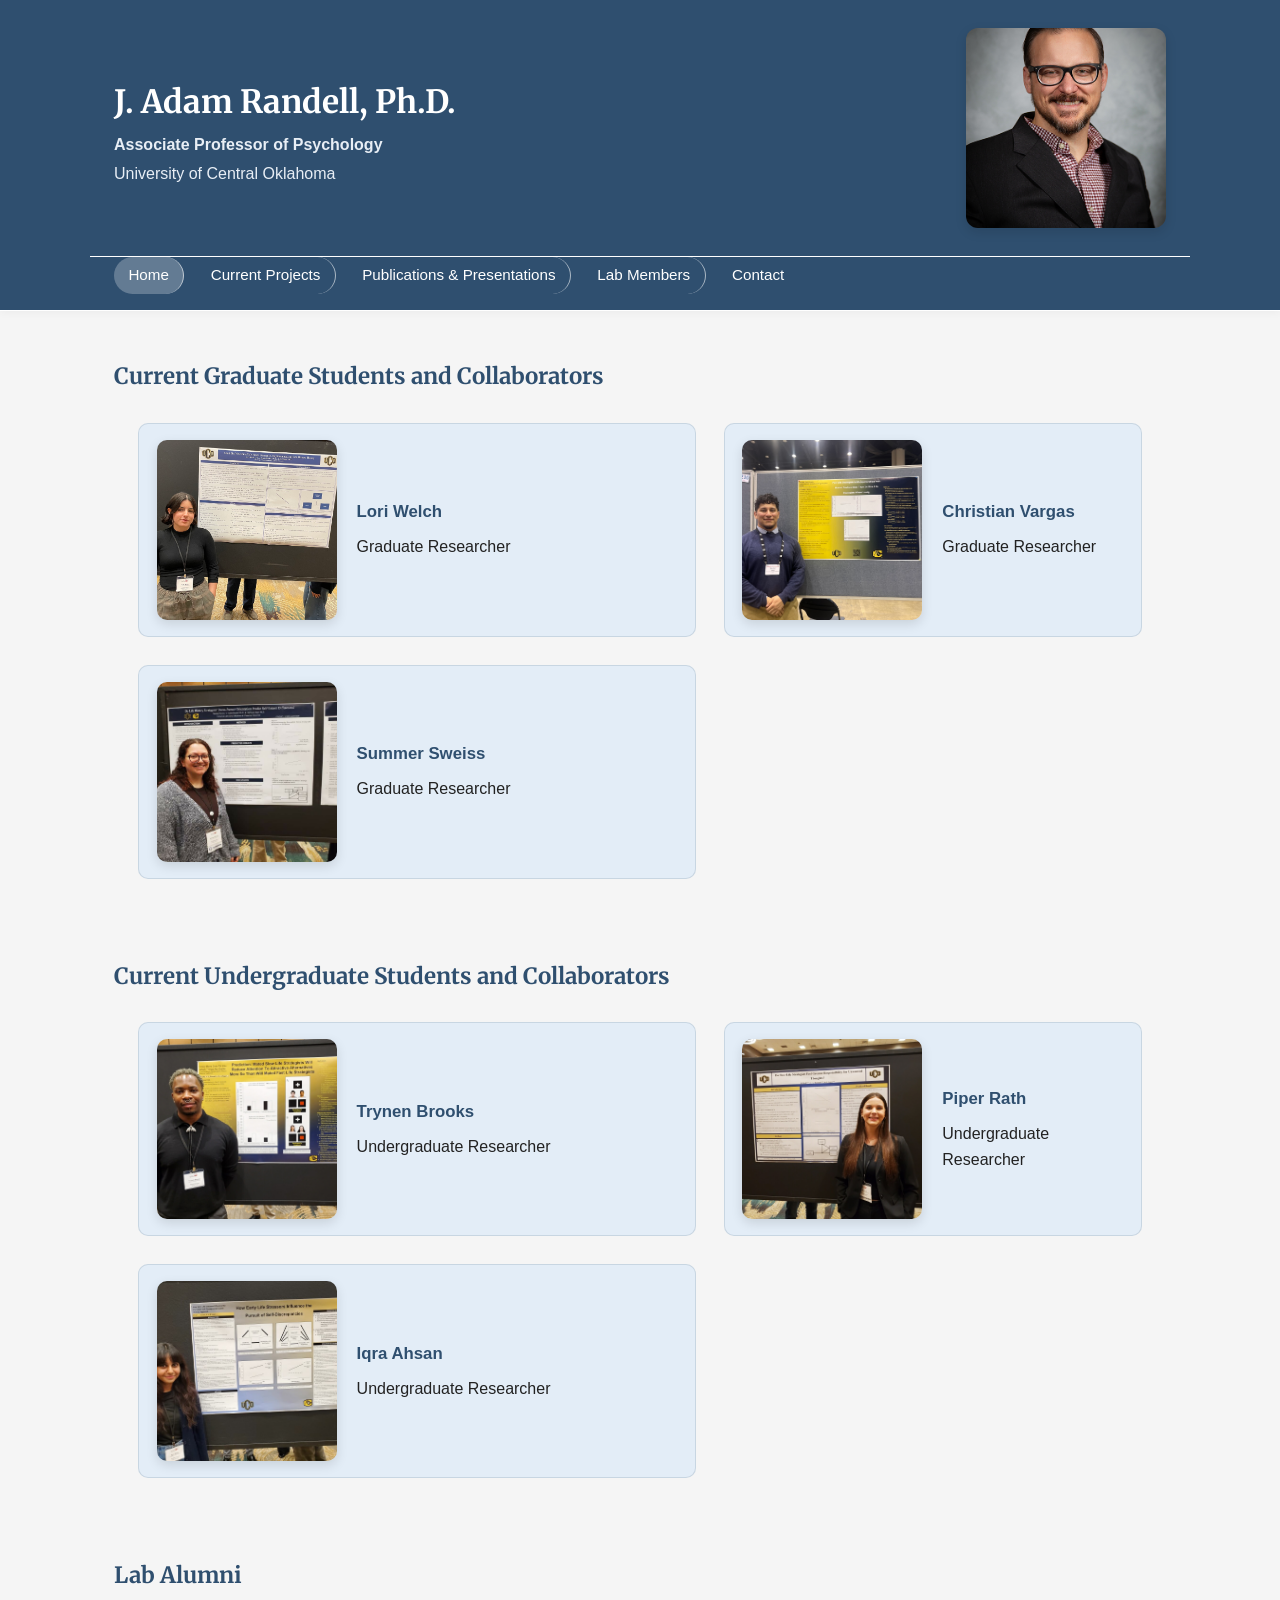
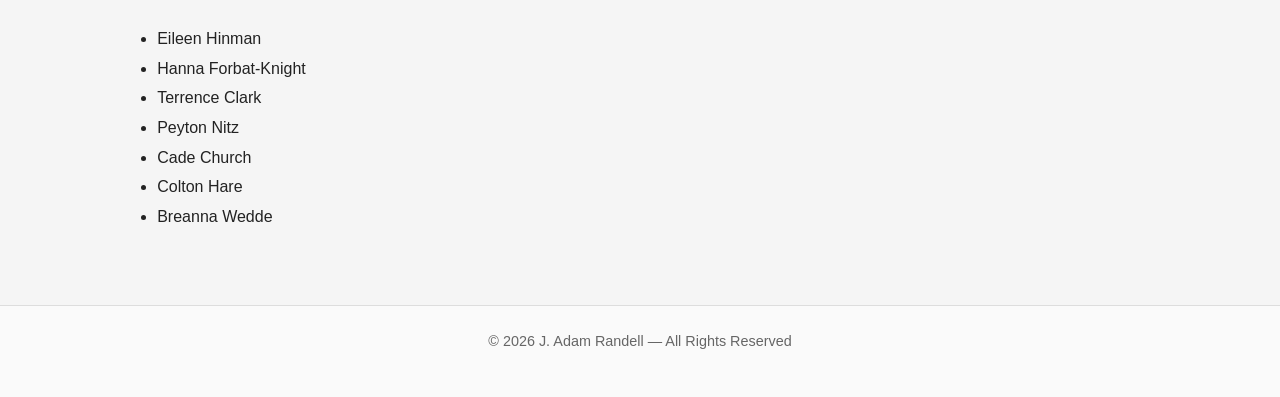
==== LabMembers.html @ aef05336 "Update LabMembers.html" ====
<!DOCTYPE html>
<html lang="en">
<head>
    <meta charset="UTF-8">
    <meta name="viewport" content="width=device-width, initial-scale=1.0">
    <title>Lab Members — J. Adam Randell, Ph.D.</title>

    <link href="https://fonts.googleapis.com/css2?family=Merriweather:wght@300;400;700&family=Segoe+UI:wght@400;600&display=swap" rel="stylesheet">
    <link rel="stylesheet" href="style.css">
</head>
<body>

<header class="site-header">
    <div class="header-inner">
        <div class="header-text">
            <h1 class="name">J. Adam Randell, Ph.D.</h1>
            <p class="title">Associate Professor of Psychology</p>
            <p class="institution">University of Central Oklahoma</p>
        </div>
        <div class="header-photo">
            <img src="Randell_Headshot_WebReady.jpg" alt="J. Adam Randell" class="profile-pic">
        </div>
    </div>

    <nav class="nav">
        <a href="index.html" class="nav-link active">Home</a>
        <a href="currentprojects.html" class="nav-link">Current Projects</a>
        <a href="scholarlyactivity.html" class="nav-link">Publications &amp; Presentations</a>
        <a href="LabMembers.html" class="nav-link">Lab Members</a>
        <a href="mailto:jrandell4@uco.edu" class="nav-link">Contact</a>
    </nav>
</header>

<main class="main">

    <!-- Current Graduate Students -->
    <section class="section">
        <div class="section-header">
            <h2>Current Graduate Students and Collaborators</h2>
        </div>

        <div class="section-body">
            <div class="two-column">

                <!-- Lori Welch -->
                <div class="highlight-card">
                    <img src="labmembers/Welch.jpg" alt="Lori Welch" class="profile-pic">
                    <div class="member-info">
                    <h3>Lori Welch</h3>
                    <p>Graduate Researcher</p>
                    </div>
                    </div>

                <!-- Christian Vargas -->
                <div class="highlight-card">
                    <img src="labmembers/Vargas.jpg" alt="Christian Vargas" class="profile-pic">
                    <div class="member-info">
                    <h3>Christian Vargas</h3>
                    <p>Graduate Researcher</p>
                    </div>
                    </div>

                <!-- Summer Sweiss -->
                <div class="highlight-card">
                    <img src="labmembers/Sweiss.jpg" alt="Summer Sweiss" class="profile-pic">
                    <div class="member-info">
                    <h3>Summer Sweiss</h3>
                    <p>Graduate Researcher</p>
                    </div>
                    </div>

            </div>
        </div>
    </section>

    <!-- Current Undergraduate Students -->
    <section class="section">
        <div class="section-header">
            <h2>Current Undergraduate Students and Collaborators</h2>
        </div>

        <div class="section-body">
            <div class="two-column">

                <!-- Trynen Brooks -->
                <div class="highlight-card">
                    <img src="labmembers/Brooks.jpg" alt="Trynen Brooks" class="profile-pic">
                    <div class="member-info">   
                    <h3>Trynen Brooks</h3>
                    <p>Undergraduate Researcher</p>
                    </div>
                    </div>

                <!-- Piper Rath -->
                <div class="highlight-card">
                    <img src="labmembers/Rath.jpg" alt="Piper Rath" class="profile-pic">
                    <div class="member-info">     
                    <h3>Piper Rath</h3>
                    <p>Undergraduate Researcher</p>
                    </div>
                    </div>

                <!-- Iqra Ahsan -->
                <div class="highlight-card">
                    <img src="labmembers/Ahsan.jpg" alt="Iqra Ahsan" class="profile-pic">
                    <div class="member-info">   
                    <h3>Iqra Ahsan</h3>
                    <p>Undergraduate Researcher</p>
                </div>
                </div>

            </div>
        </div>
    </section>

    <!-- Graduates -->
<section class="section">
    <div class="section-header">
        <h2>Lab Alumni</h2>
    </div>

    <div class="section-body">
        <ul class="bullet-list">
            <li>Eileen Hinman</li>
            <li>Hanna Forbat-Knight</li>
            <li>Terrence Clark</li>
            <li>Peyton Nitz</li>
            <li>Cade Church</li>
            <li>Colton Hare</li>
            <li>Breanna Wedde</li>
        </ul>
    </div>
</section>

</main>

<footer class="site-footer">
    <p>© 2026 J. Adam Randell — All Rights Reserved</p>
</footer>

</body>
</html>
---- style.css ----
:root {
    --bg: #f5f5f5;
    --text: #222222;
    --accent: #2f4f6f;
    --accent-soft: #e3edf7;
    --card-bg: #ffffff;
    --border: #dddddd;
    --max-width: 1100px;
}

/* Base */

* {
    box-sizing: border-box;
}

body {
    margin: 0;
    font-family: "Segoe UI", -apple-system, BlinkMacSystemFont, "Roboto", sans-serif;
    background: var(--bg);
    color: var(--text);
    line-height: 1.6;
}

/* Header */

.site-header {
    background: #2f4f6f;   /* unified slate blue */
    border-bottom: 1px solid #ffffff; /* white separator line */
    box-shadow: 0 2px 8px rgba(0, 0, 0, 0.04);
}

.header-inner {
    max-width: var(--max-width);
    margin: 0 auto;
    padding: 1.75rem 1.5rem 1.25rem;
    display: flex;
    align-items: center;
    justify-content: space-between;
    gap: 1.5rem;
}

.header-text {
    flex: 1;
}

.name {
    font-family: "Merriweather", "Georgia", serif;
    font-size: 2rem;
    margin: 0 0 0.25rem;
    color: #ffffff;
}

.title {
    margin: 0;
    font-weight: 600;
    color: #e8eef5;
}

.institution {
    margin: 0.25rem 0 0;
    color: #e8eef5;
}

.header-photo {
    flex: 0 0 220px;
    text-align: right;
}

.profile-pic {
    width: 200px;
    height: 200px;
    border-radius: 12px;
    object-fit: cover;
    box-shadow: 0 4px 12px rgba(0, 0, 0, 0.12);
}

/* Navigation */

.nav {
    max-width: var(--max-width);
    margin: 0 auto;
    padding: 0 1.5rem 1rem;
    display: flex;
    flex-wrap: wrap;
    gap: 0.75rem;
    background: #2f4f6f;   /* same slate blue */
    border-top: 1px solid #ffffff; /* white line separating nav from header */
}

.nav-link {
    text-decoration: none;
    color: #ffffff; /* white text on slate blue */
    font-size: 0.95rem;
    border-right: 1px solid rgba(255,255,255,0.6); /* subtle white divider */
    padding-right: 1rem; /* spacing so divider isn't cramped */
    padding: 0.4rem 0.9rem;
    border-radius: 999px;
    transition: background 0.15s ease, color 0.15s ease;
}

.nav-link:hover {
    background: rgba(255,255,255,0.15);
    color: #ffffff;
}

.nav-link.active {
    background: rgba(255,255,255,0.25);
    color: #ffffff;
}

.nav-link:last-child {
    border-right: none;
}

/* Main layout */

.main {
    max-width: var(--max-width);
    margin: 2rem auto 3rem;
    padding: 0 1.5rem;
}

/* Sections */

.section {
    background: transparent;   /* or var(--bg) */
    border: none;
    box-shadow: none;
    border-radius: 0;
    margin-bottom: 2.5rem;
    padding-top: 1rem;
}

.section-header {
    padding: 0 0 0.5rem;
    border-bottom: none;
}

.section-header h2 {
    margin: 0;
    font-family: "Merriweather", "Georgia", serif;
    font-size: 1.4rem;
    color: var(--accent);
}

.section-body {
    padding: 1.25rem 1.5rem 1.5rem;
}

/* Two-column layout */

.two-column {
    display: grid;
    grid-template-columns: minmax(0, 2fr) minmax(0, 1.5fr);
    gap: 1.75rem;
}

/* Cards & lists */

.highlight-card {
    display: flex;
    align-items: center;
    gap: 1.25rem; /* space between image and text */
    background: var(--accent-soft);
    border-radius: 10px;
    padding: 1rem 1.1rem;
    border: 1px solid rgba(47, 79, 111, 0.15);
}

.highlight-card img.profile-pic {
    width: 180px;     /* bigger image */
    height: 180px;
    object-fit: cover;
    border-radius: 10px; /* softer corners */
    flex-shrink: 0;   /* prevents image from shrinking */
}

.highlight-card p {
    margin: 0;
}

.highlight-card h3 {
    margin-top: 0;
    margin-bottom: 0.5rem;
    font-size: 1.05rem;
    color: var(--accent);
}


.bullet-list {
    margin: 0.25rem 0 0;
    padding-left: 1.2rem;
}

.bullet-list li {
    margin-bottom: 0.25rem;
}

/* Link list */

.link-list {
    list-style: none;
    margin: 0;
    padding: 0;
}

.link-list li {
    margin-bottom: 0.4rem;
}

.link-list a {
    color: var(--accent);
    text-decoration: none;
    border-bottom: 1px solid rgba(47, 79, 111, 0.3);
    padding-bottom: 1px;
}

.link-list a:hover {
    border-bottom-color: var(--accent);
}

/* Footer */

.site-footer {
    text-align: center;
    padding: 1.5rem 1rem 2rem;
    color: #666666;
    font-size: 0.9rem;
    border-top: 1px solid var(--border);
    background: #fafafa;
}

/* Typography tweaks */

p {
    margin-top: 0;
    margin-bottom: 0.75rem;
}

h3 {
    margin-top: 0;
    margin-bottom: 0.5rem;
    font-size: 1.1rem;
}

/* Responsive */

@media (max-width: 900px) {
    .header-inner {
        flex-direction: column-reverse;
        align-items: flex-start;
    }

    .header-photo {
        text-align: left;
    }

    .profile-pic {
        width: 180px;
        height: 180px;
    }

    .two-column {
        grid-template-columns: 1fr;
    }
}

@media (max-width: 600px) {
    .nav {
        padding-bottom: 0.75rem;
    }

    .nav-link {
        font-size: 0.9rem;
    }

    .main {
        margin-top: 1.5rem;
    }

    .section {
        margin-bottom: 2rem;
    }

    .member-info {
    display: flex;
    flex-direction: column;
    justify-content: center;
}
}
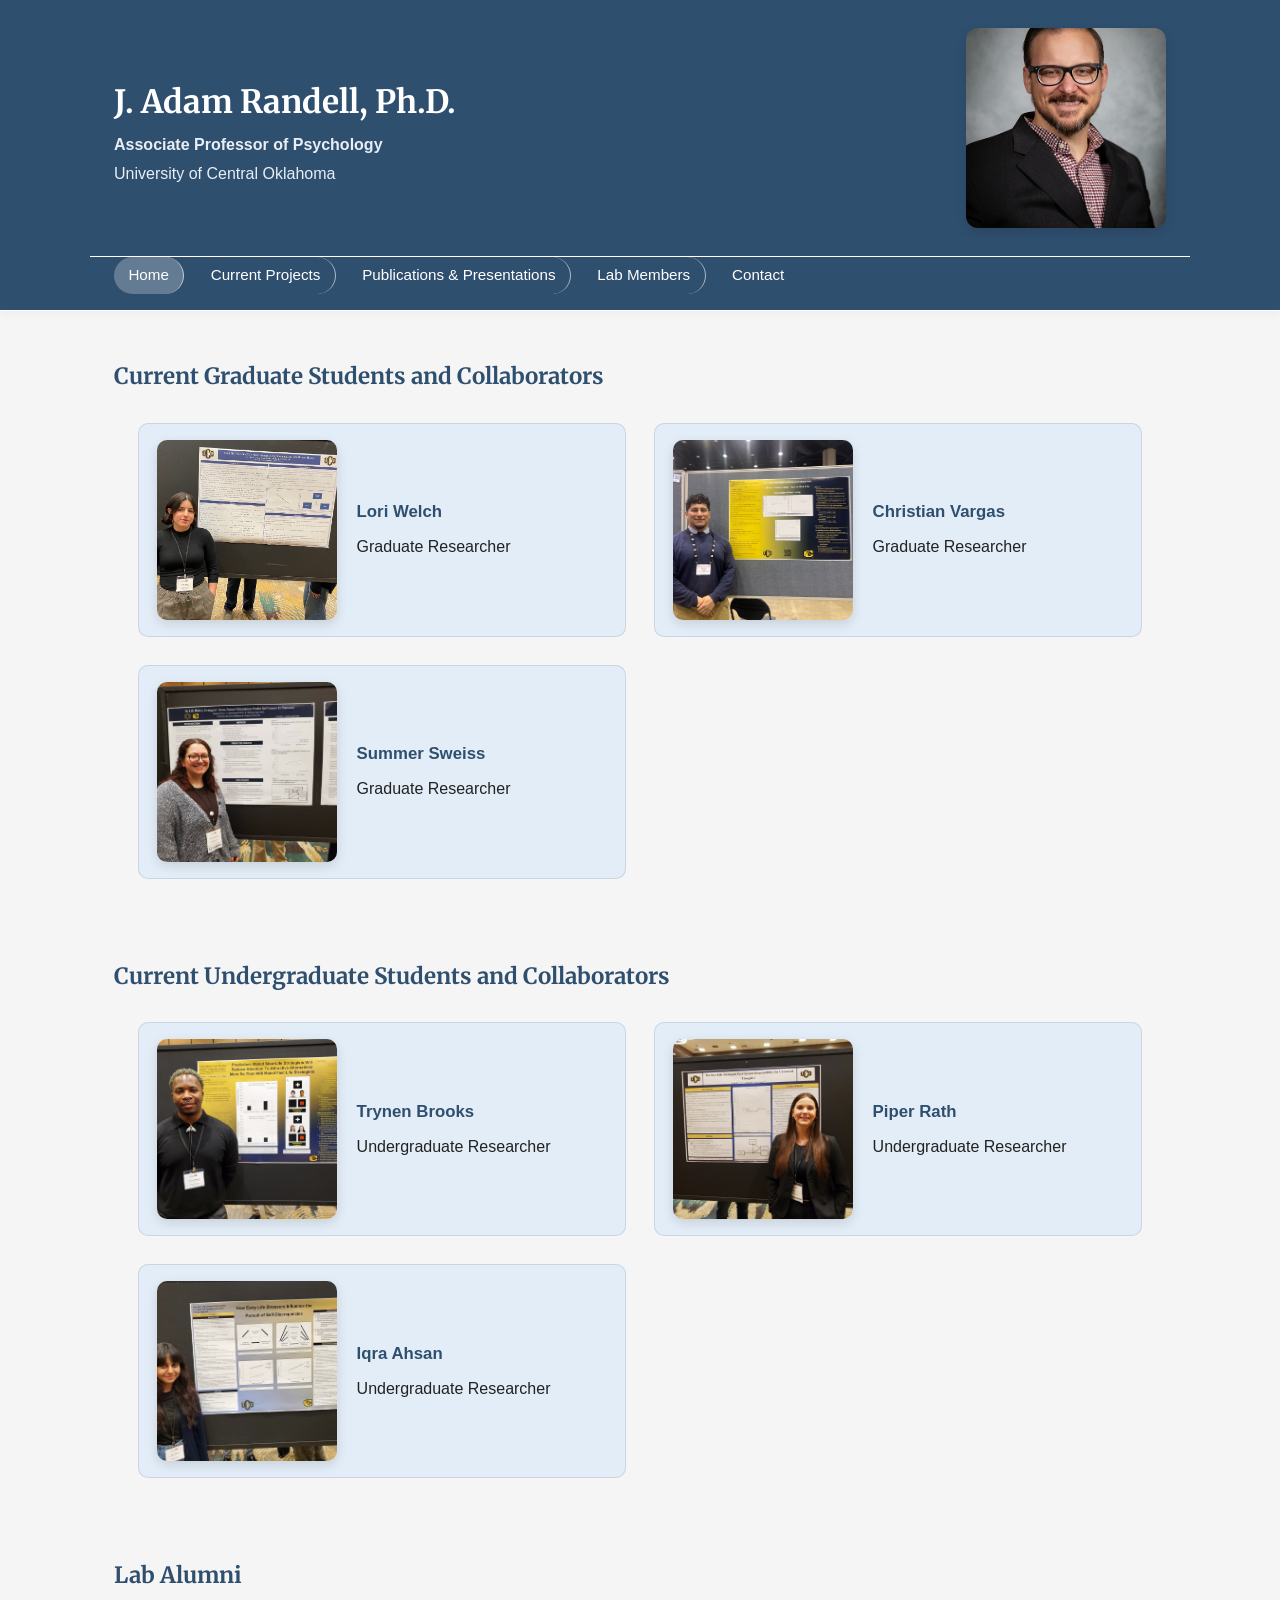
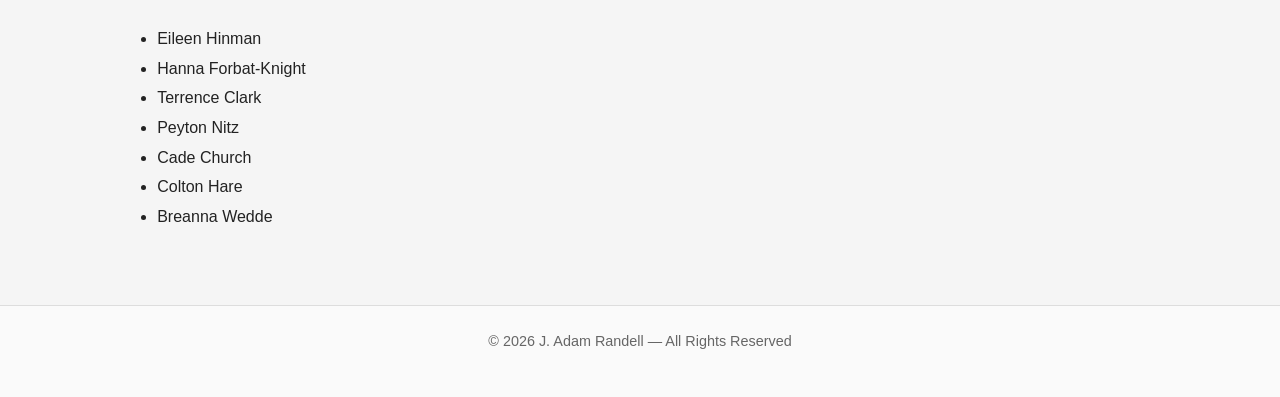
==== commit c57c81a4: "Update LabMembers.html" ====
--- a/LabMembers.html
+++ b/LabMembers.html
@@ -40,7 +40,7 @@
         </div>
 
         <div class="section-body">
-            <div class="two-column">
+            <div class="two-column-2">
 
                 <!-- Lori Welch -->
                 <div class="highlight-card">
@@ -80,7 +80,7 @@
         </div>
 
         <div class="section-body">
-            <div class="two-column">
+            <div class="two-column-2">
 
                 <!-- Trynen Brooks -->
                 <div class="highlight-card">
--- a/style.css
+++ b/style.css
@@ -156,6 +156,12 @@
     gap: 1.75rem;
 }
 
+.two-column-2 {
+    display: grid;
+    grid-template-columns: minmax(0, 2fr) minmax(0, 2fr);
+    gap: 1.75rem;
+}
+
 /* Cards & lists */
 
 .highlight-card {
@@ -187,7 +193,20 @@
     color: var(--accent);
 }
 
-
+.highlight-card.vertical-card {
+    display: block !important;
+    flex-direction: column !important;
+    align-items: flex-start !important;
+}
+
+.vertical-card {
+    display: block !important;
+}
+
+.vertical-card h3,
+.vertical-card p {
+    margin-bottom: 0.75rem;
+}
 .bullet-list {
     margin: 0.25rem 0 0;
     padding-left: 1.2rem;
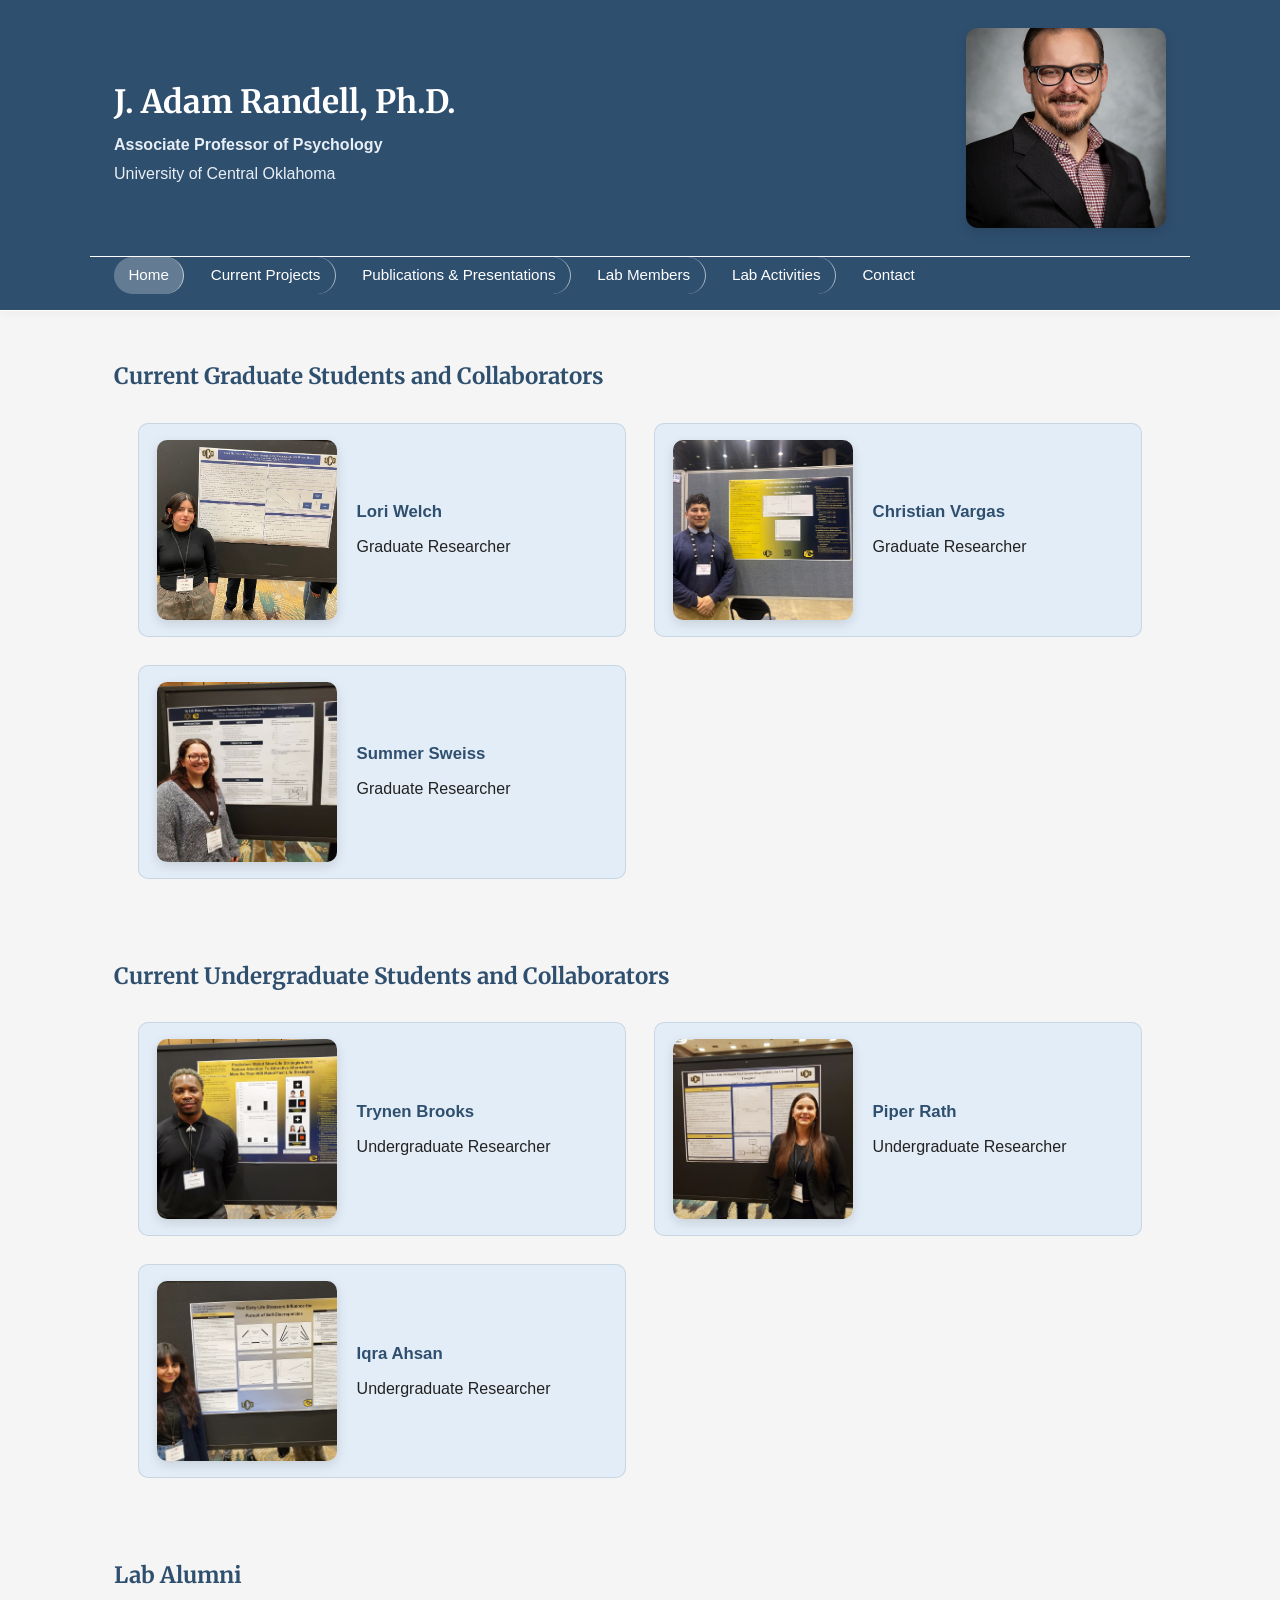
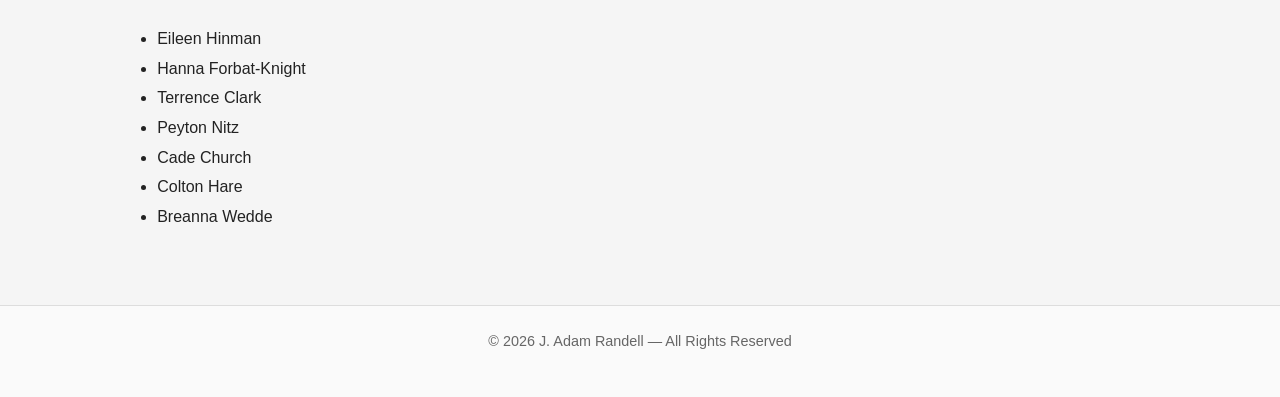
==== commit 48fe761d: "Update LabMembers.html" ====
--- a/LabMembers.html
+++ b/LabMembers.html
@@ -27,6 +27,7 @@
         <a href="currentprojects.html" class="nav-link">Current Projects</a>
         <a href="scholarlyactivity.html" class="nav-link">Publications &amp; Presentations</a>
         <a href="LabMembers.html" class="nav-link">Lab Members</a>
+        <a href="https://jadamrandell.github.io/RandellLabActivities/" class="nav-link">Lab Activities</a>
         <a href="mailto:jrandell4@uco.edu" class="nav-link">Contact</a>
     </nav>
 </header>
@@ -40,7 +41,7 @@
         </div>
 
         <div class="section-body">
-            <div class="two-column-2">
+            <div class="two-column-even">
 
                 <!-- Lori Welch -->
                 <div class="highlight-card">
@@ -80,7 +81,7 @@
         </div>
 
         <div class="section-body">
-            <div class="two-column-2">
+            <div class="two-column-even">
 
                 <!-- Trynen Brooks -->
                 <div class="highlight-card">
--- a/style.css
+++ b/style.css
@@ -150,13 +150,13 @@
 
 /* Two-column layout */
 
-.two-column {
+.two-column-uneven {
     display: grid;
     grid-template-columns: minmax(0, 2fr) minmax(0, 1.5fr);
     gap: 1.75rem;
 }
 
-.two-column-2 {
+.two-column-even {
     display: grid;
     grid-template-columns: minmax(0, 2fr) minmax(0, 2fr);
     gap: 1.75rem;
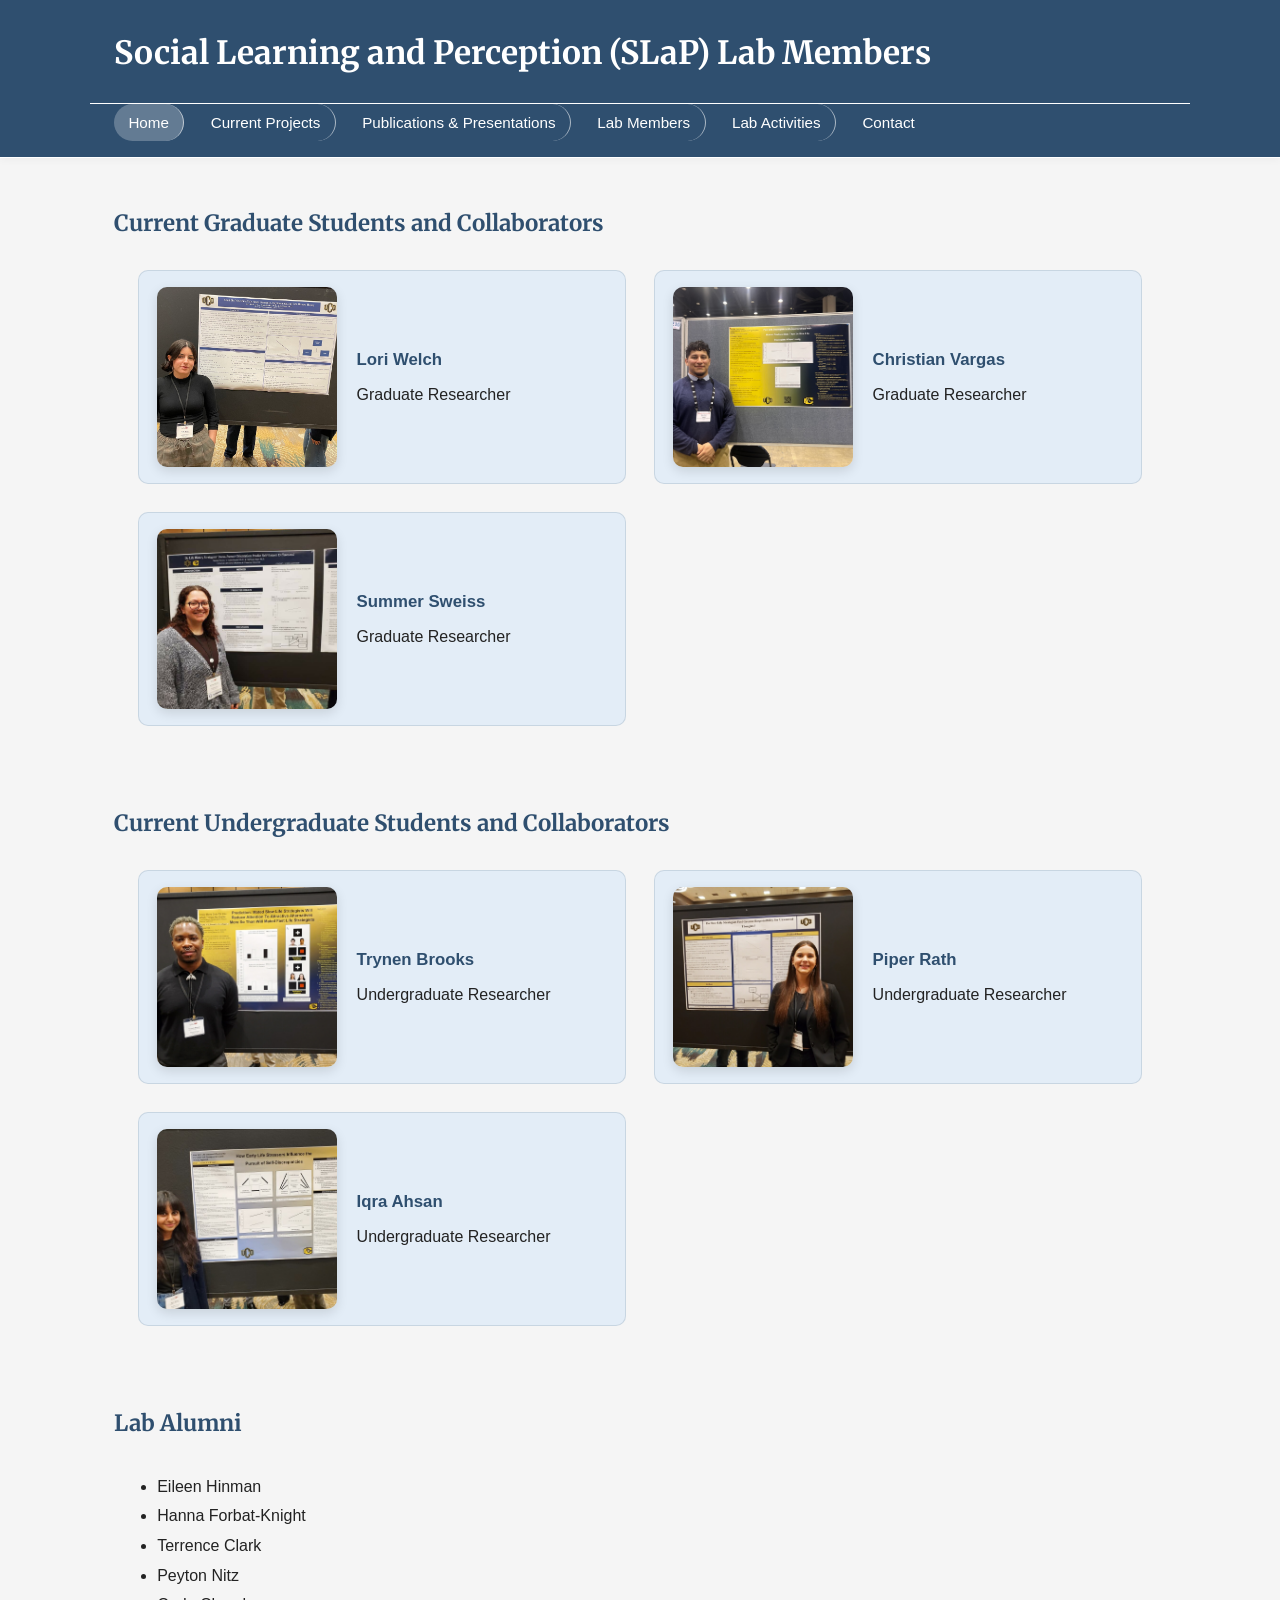
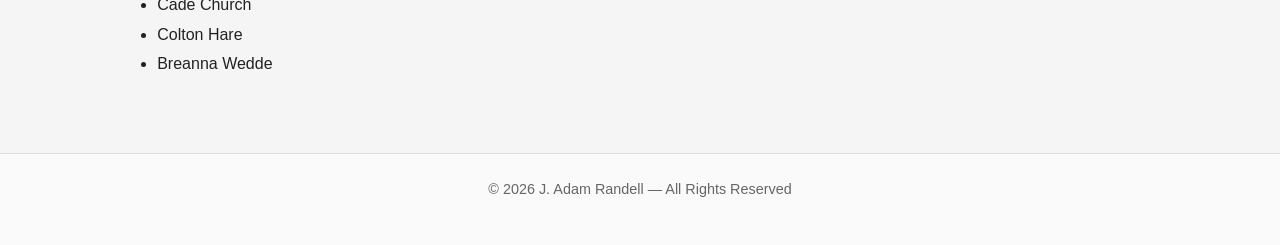
==== commit 4ac0eb21: "Update LabMembers.html" ====
--- a/LabMembers.html
+++ b/LabMembers.html
@@ -13,18 +13,13 @@
 <header class="site-header">
     <div class="header-inner">
         <div class="header-text">
-            <h1 class="name">J. Adam Randell, Ph.D.</h1>
-            <p class="title">Associate Professor of Psychology</p>
-            <p class="institution">University of Central Oklahoma</p>
-        </div>
-        <div class="header-photo">
-            <img src="Randell_Headshot_WebReady.jpg" alt="J. Adam Randell" class="profile-pic">
+            <h1 class="name">Social Learning and Perception (SLaP) Lab Members</h1>
         </div>
     </div>
 
     <nav class="nav">
         <a href="index.html" class="nav-link active">Home</a>
-        <a href="currentprojects.html" class="nav-link">Current Projects</a>
+        <a href="https://docs.google.com/spreadsheets/d/1galutxt5ODDxrLX2Oj8e3XrWx7bi0Ifs2hdrEtmWF0Q/edit?usp=sharing" class="nav-link">Current Projects</a>
         <a href="scholarlyactivity.html" class="nav-link">Publications &amp; Presentations</a>
         <a href="LabMembers.html" class="nav-link">Lab Members</a>
         <a href="https://jadamrandell.github.io/RandellLabActivities/" class="nav-link">Lab Activities</a>
--- a/style.css
+++ b/style.css
@@ -250,6 +250,25 @@
     background: #fafafa;
 }
 
+.footer-inner {
+    max-width: var(--max-width);
+    margin: 0 auto;
+    display: flex;
+    justify-content: center;
+    align-items: center;
+    gap: 1.5rem;
+}
+
+.footer-text p {
+    margin: 0.25rem 0;
+}
+
+.footer-qr img {
+    width: 90px;      /* adjust size as needed */
+    height: 90px;
+    object-fit: contain;
+}
+
 /* Typography tweaks */
 
 p {
@@ -265,25 +284,6 @@
 
 /* Responsive */
 
-@media (max-width: 900px) {
-    .header-inner {
-        flex-direction: column-reverse;
-        align-items: flex-start;
-    }
-
-    .header-photo {
-        text-align: left;
-    }
-
-    .profile-pic {
-        width: 180px;
-        height: 180px;
-    }
-
-    .two-column {
-        grid-template-columns: 1fr;
-    }
-}
 
 @media (max-width: 600px) {
     .nav {
@@ -308,3 +308,82 @@
     justify-content: center;
 }
 }
+
+/* ============================
+  MOBILE RESPONSIVE DESIGN
+============================ */
+
+@media (max-width: 900px) {
+    .header-inner {
+        flex-direction: column;
+        align-items: center;
+        text-align: center;
+        gap: 1rem;
+    }
+
+    .header-photo {
+        flex: none;
+        text-align: center;
+    }
+
+    .profile-pic {
+        width: 160px;
+        height: 160px;
+    }
+
+    .name {
+        font-size: 1.6rem;
+    }
+}
+
+@media (max-width: 800px) {
+    .two-column-uneven,
+    .two-column-even {
+        grid-template-columns: 1fr;
+    }
+}
+
+@media (max-width: 700px) {
+    .nav {
+        justify-content: center;
+        text-align: center;
+        gap: 0.5rem;
+    }
+
+    .nav-link {
+        font-size: 0.85rem;
+        border-right: none;
+        padding: 0.5rem 0.75rem;
+    }
+
+    .highlight-card,
+    .highlight-card.vertical-card {
+        padding: 1rem;
+    }
+}
+
+@media (max-width: 600px) {
+    .main {
+        margin: 1rem auto 2rem;
+        padding: 0 1rem;
+    }
+
+    .site-footer {
+        font-size: 0.85rem;
+        padding: 1rem;
+    }
+
+    h2 {
+        font-size: 1.25rem;
+    }
+
+    h3 {
+        font-size: 1rem;
+    }
+
+    p {
+        font-size: 0.95rem;
+    }
+}
+
+
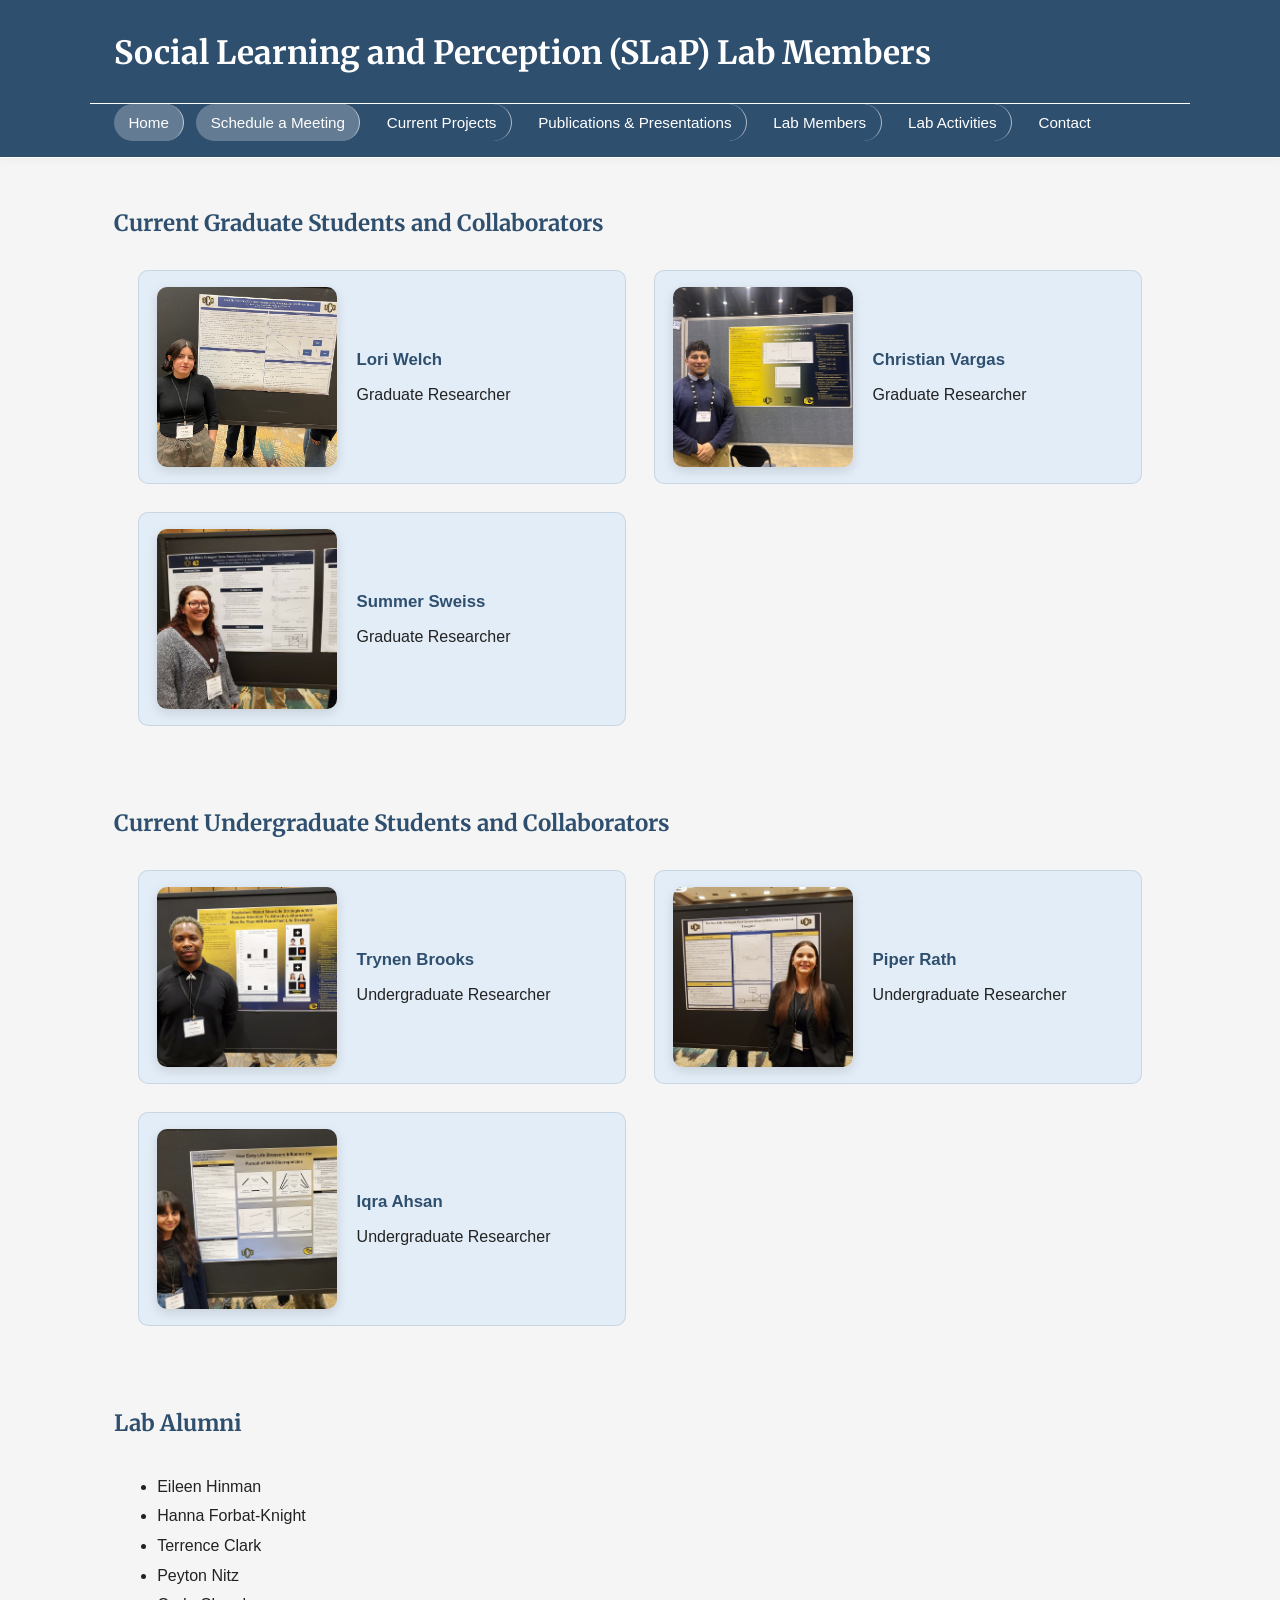
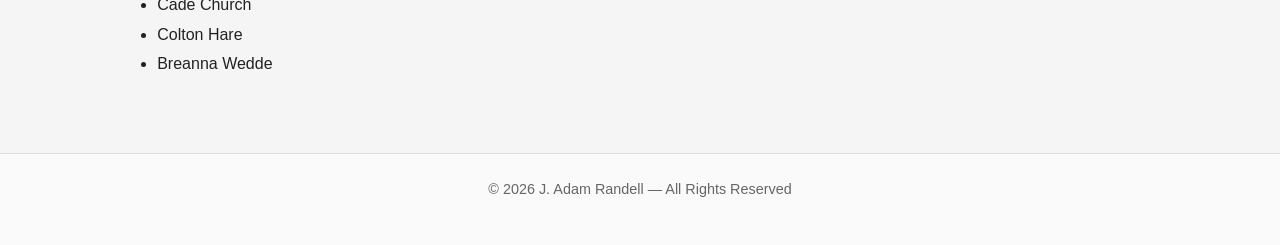
==== commit 2e1fbef1: "Update LabMembers.html" ====
--- a/LabMembers.html
+++ b/LabMembers.html
@@ -17,14 +17,22 @@
         </div>
     </div>
 
-    <nav class="nav">
+<nav class="nav">
+    <button class="hamburger" id="hamburger" aria-label="Toggle navigation">
+        <span class="bar"></span>
+        <span class="bar"></span>
+        <span class="bar"></span>
+    </button>
+    <div class="nav-links" id="nav-links">
         <a href="index.html" class="nav-link active">Home</a>
+        <a href="https://script.google.com/macros/s/AKfycbxx006mG1cO2qaUKPGTWTmlW4GkeCHCnFasyRC6lqpO9Qa3GLRBdu-E3htqkRvSanneLQ/exec" class="nav-link active">Schedule a Meeting</a>
         <a href="https://docs.google.com/spreadsheets/d/1galutxt5ODDxrLX2Oj8e3XrWx7bi0Ifs2hdrEtmWF0Q/edit?usp=sharing" class="nav-link">Current Projects</a>
         <a href="scholarlyactivity.html" class="nav-link">Publications &amp; Presentations</a>
         <a href="LabMembers.html" class="nav-link">Lab Members</a>
         <a href="https://jadamrandell.github.io/RandellLabActivities/" class="nav-link">Lab Activities</a>
         <a href="mailto:jrandell4@uco.edu" class="nav-link">Contact</a>
-    </nav>
+    </div>
+</nav>
 </header>
 
 <main class="main">
--- a/style.css
+++ b/style.css
@@ -81,29 +81,28 @@
     max-width: var(--max-width);
     margin: 0 auto;
     padding: 0 1.5rem 1rem;
+    background: #2f4f6f;
+    border-top: 1px solid #ffffff;
+}
+
+.nav-links {
     display: flex;
     flex-wrap: wrap;
     gap: 0.75rem;
-    background: #2f4f6f;   /* same slate blue */
-    border-top: 1px solid #ffffff; /* white line separating nav from header */
 }
 
 .nav-link {
     text-decoration: none;
-    color: #ffffff; /* white text on slate blue */
+    color: #ffffff;
     font-size: 0.95rem;
-    border-right: 1px solid rgba(255,255,255,0.6); /* subtle white divider */
-    padding-right: 1rem; /* spacing so divider isn't cramped */
+    border-right: 1px solid rgba(255,255,255,0.6);
+    padding-right: 1rem;
     padding: 0.4rem 0.9rem;
     border-radius: 999px;
     transition: background 0.15s ease, color 0.15s ease;
 }
 
-.nav-link:hover {
-    background: rgba(255,255,255,0.15);
-    color: #ffffff;
-}
-
+.nav-link:hover,
 .nav-link.active {
     background: rgba(255,255,255,0.25);
     color: #ffffff;
@@ -111,6 +110,26 @@
 
 .nav-link:last-child {
     border-right: none;
+}
+
+/* Hamburger Button (Hidden on Desktop) */
+.hamburger {
+    display: none;
+    background: none;
+    border: none;
+    cursor: pointer;
+    padding: 0.5rem 0;
+    margin: 0.5rem auto 0;
+}
+
+.hamburger .bar {
+    display: block;
+    width: 25px;
+    height: 3px;
+    margin: 5px auto;
+    background-color: #ffffff;
+    transition: all 0.3s ease;
+    border-radius: 3px;
 }
 
 /* Main layout */
@@ -344,17 +363,54 @@
 }
 
 @media (max-width: 700px) {
-    .nav {
-        justify-content: center;
+@media (max-width: 700px) {
+    .hamburger {
+        display: block;
+    }
+
+    /* Transform hamburger into an 'X' */
+    .hamburger.active .bar:nth-child(1) {
+        transform: translateY(8px) rotate(45deg);
+    }
+    .hamburger.active .bar:nth-child(2) {
+        opacity: 0;
+    }
+    .hamburger.active .bar:nth-child(3) {
+        transform: translateY(-8px) rotate(-45deg);
+    }
+
+    /* Hide menu by default on mobile */
+    .nav-links {
+        display: none; 
+        flex-direction: column;
+        width: 100%;
         text-align: center;
-        gap: 0.5rem;
+        gap: 0;
+        padding-top: 1rem;
+    }
+
+    /* Reveal menu when JS toggles 'show' class */
+    .nav-links.show {
+        display: flex; 
     }
 
     .nav-link {
-        font-size: 0.85rem;
+        font-size: 1rem;
         border-right: none;
-        padding: 0.5rem 0.75rem;
-    }
+        border-bottom: 1px solid rgba(255,255,255,0.2);
+        padding: 0.8rem 1rem;
+        border-radius: 0; 
+    }
+
+    .nav-link:last-child {
+        border-bottom: none;
+    }
+    
+    .highlight-card,
+    .highlight-card.vertical-card {
+        padding: 1rem;
+    }
+}
 
     .highlight-card,
     .highlight-card.vertical-card {
